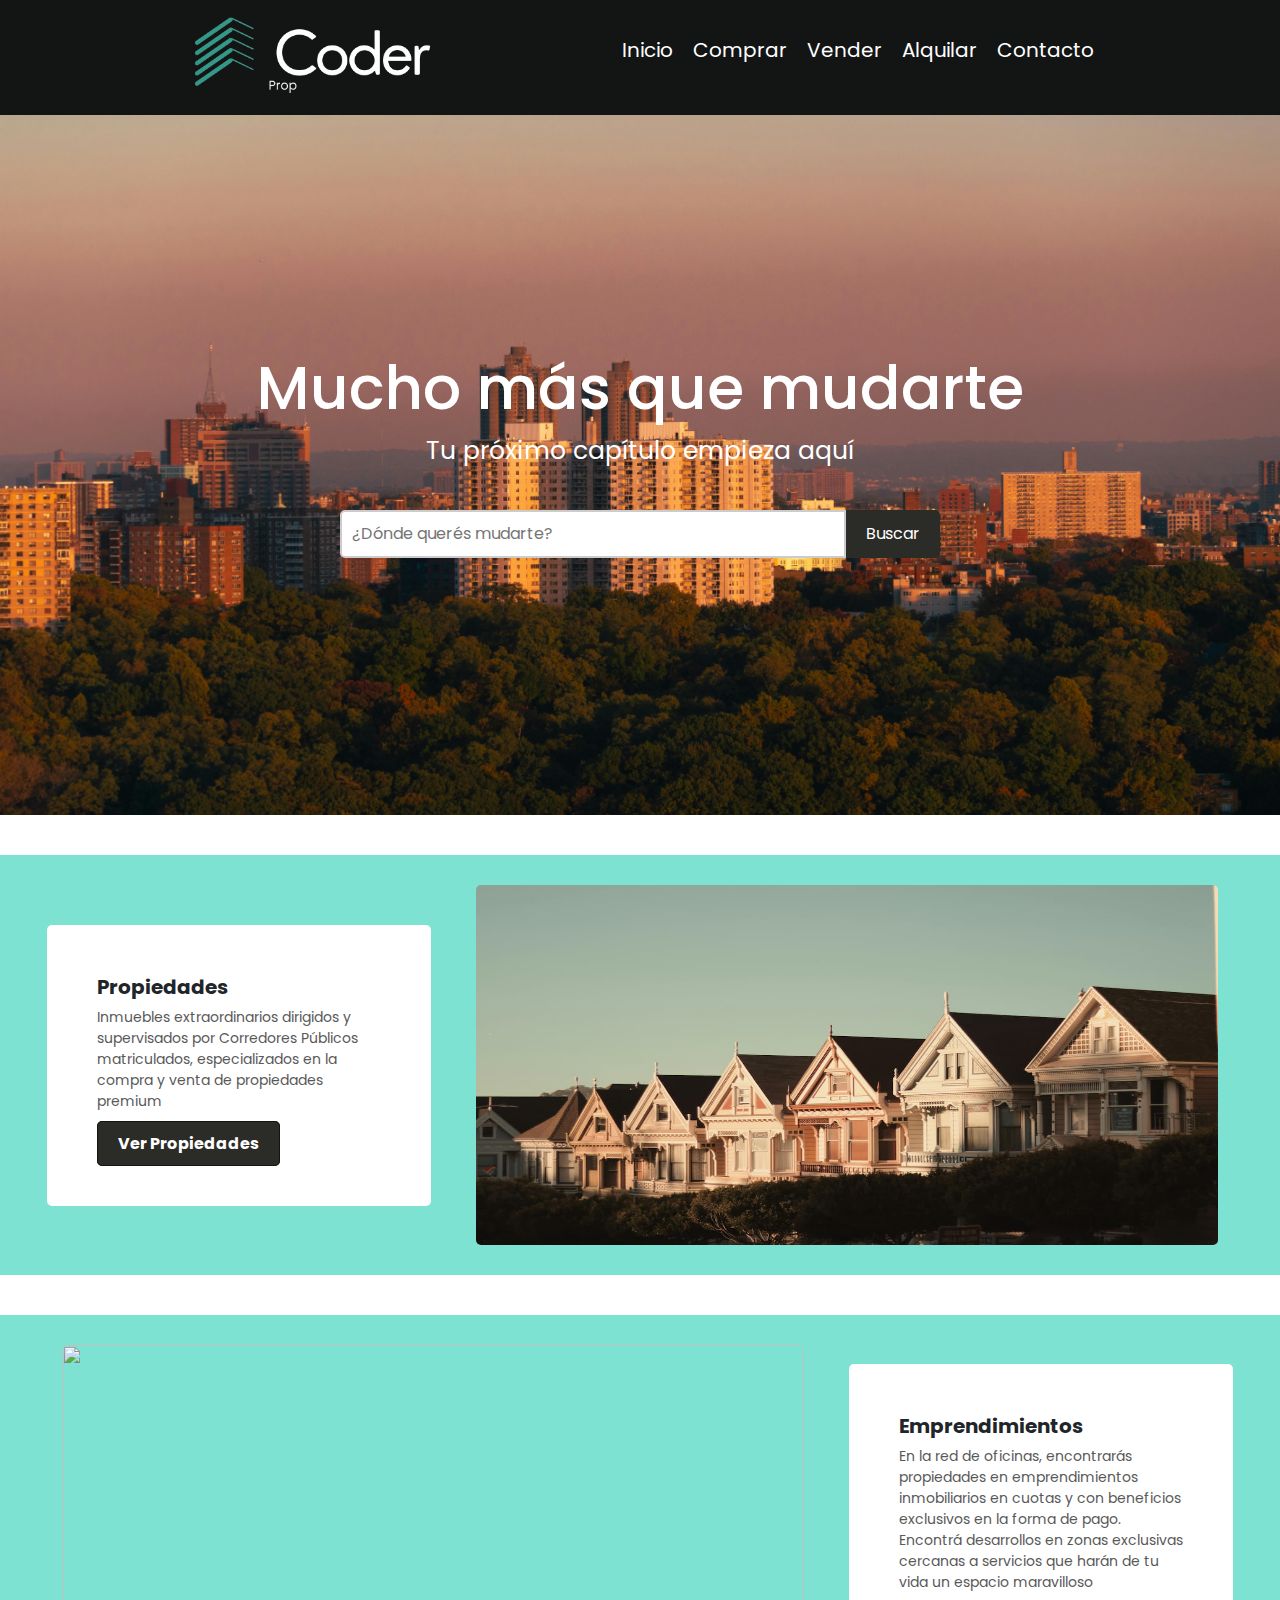
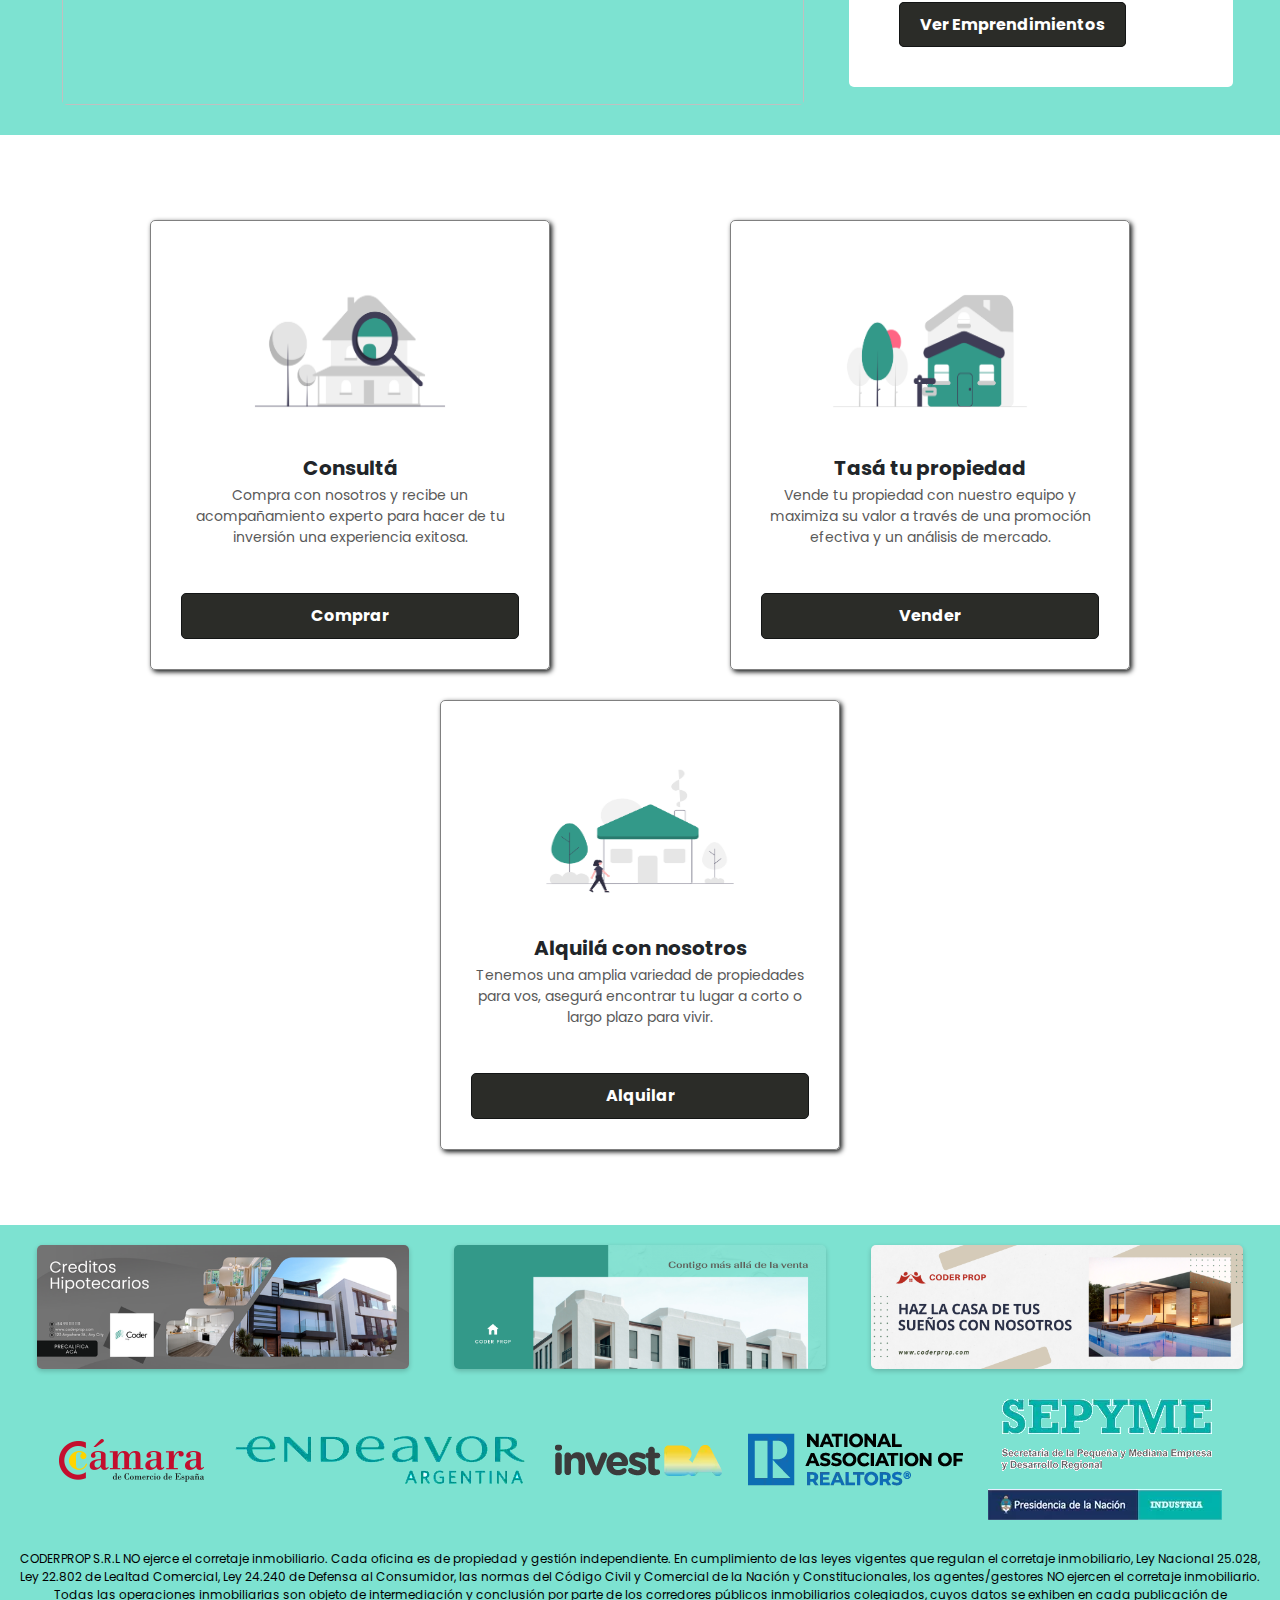
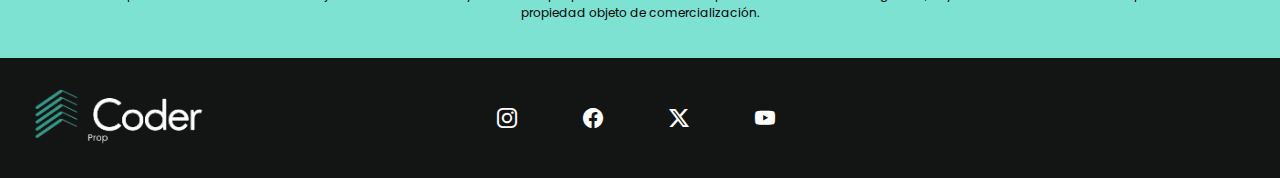
==== index.html @ b3e19122 "“responsive”" ====
<!DOCTYPE html>
<html lang="en">

<head>
    <meta charset="UTF-8">
    <meta name="viewport" content="width=device-width, initial-scale=1.0">
    <!--BOOTSTRAP-->
    <link href="https://cdn.jsdelivr.net/npm/bootstrap@5.3.3/dist/css/bootstrap.min.css" rel="stylesheet" integrity="sha384-QWTKZyjpPEjISv5WaRU9OFeRpok6YctnYmDr5pNlyT2bRjXh0JMhjY6hW+ALEwIH" crossorigin="anonymous">
    <!--ICONS-->
    <link rel="stylesheet" href="https://cdn.jsdelivr.net/npm/bootstrap-icons@1.11.3/font/bootstrap-icons.min.css">
    <link rel="stylesheet" href="./css/style.css">
    <title>Document</title>
</head>

<body>
    <header>
        <h1><img src="./img/logo.png" alt=""></h1>

        <nav>
                <ul>
                    <li><a href="./index.html.html">Inicio</a></li>
                    <li><a href="./pages/comprar.html">Comprar</a></li>
                    <li><a href="./pages/vender.html">Vender</a></li>
                    <li><a href="./pages/alquilar.html">Alquilar</a></li>
                    <li><a href="./pages/contacto.html">Contacto</a></li>
                </ul>
        </nav>
    </header>

    <main>

        <section class="hero">
            <h2>Mucho más que mudarte</h2>
            <p>Tu próximo capítulo empieza aquí</p>
            <form class="search-bar">
            <input type="text" placeholder="¿Dónde querés mudarte?" name="search">
            <button type="submit">Buscar</button>
        </form>
        </section>

        <section class="bienvenida">
            <div>
                <h2>Propiedades</h2>
                <p>Inmuebles extraordinarios dirigidos y supervisados por Corredores Públicos matriculados, especializados en la compra y venta de propiedades premium</p>
                <a href="">Ver Propiedades</a>
            </div>
            <img src="./img/barrio.jpg" alt="">
        </section>

        <section class="emprendimiento">
            <div>
                <h2>Emprendimientos</h2>
                <p>En la red de oficinas, encontrarás propiedades en emprendimientos inmobiliarios en cuotas y con beneficios exclusivos en la forma de pago. Encontrá desarrollos en zonas exclusivas cercanas a servicios que harán de tu vida un espacio maravilloso</p>
                <a href="">Ver Emprendimientos</a>
            </div>
            <img src="./img/emprendimiento.jpg" alt="">
        </section>
          
        <section class="productos">
            <div class="productos-contenedor">
                <div>
                    <img src="./img/comprar.png" alt="">
                    <h3>Consultá</h3>
                    <p>Compra con nosotros y recibe un acompañamiento experto para hacer de tu inversión una experiencia exitosa.</p>
                    <a href="">Comprar</a>
                </div>
                <div>
                    <img src="./img/vender.png" alt="">
                    <h3>Tasá tu propiedad</h3>
                    <p>Vende tu propiedad con nuestro equipo y maximiza su valor a través de una promoción efectiva y un análisis de mercado.</p>
                    <a href="">Vender</a>
                </div>
                <div>
                    <img src="./img/alquilar.png" alt="">
                    <h3>Alquilá con nosotros</h3>
                    <p>Tenemos una amplia variedad de propiedades para vos, asegurá encontrar tu lugar a corto o largo plazo para vivir.</p>
                    <a href="">Alquilar</a>
                </div>
            </div>
        </section>

    </main>

    <aside>
        <div class="banner-container">
            <img src="./img/banner1.png" alt="">
            <img src="./img/banner2.png" alt="">
            <img src="./img/banner3.png" alt="">
        </div>

        <div class="permisos">
            <img src="./img/permisos/camara-de-comercio-de-espana.JPG" alt="">
            <img src="./img/permisos/endeavor-argentina.jpg" alt="">
            <img src="./img/permisos/investba.jpg" alt="">
            <img src="./img/permisos/national-association-of-realtors.jpg" alt="">
            <img src="./img/permisos/sepyme.jpg" alt="">
        </div>

        <div class="derechos">
            <p>CODERPROP S.R.L NO ejerce el corretaje inmobiliario. Cada oficina es de propiedad y gestión independiente. En cumplimiento de las leyes vigentes que regulan el corretaje inmobiliario, Ley Nacional 25.028, Ley 22.802 de Lealtad Comercial, Ley 24.240 de Defensa al Consumidor, las normas del Código Civil y Comercial de la Nación y Constitucionales, los agentes/gestores NO ejercen el corretaje inmobiliario. Todas las operaciones inmobiliarias son objeto de intermediación y conclusión por parte de los corredores públicos inmobiliarios colegiados, cuyos datos se exhiben en cada publicación de propiedad objeto de comercialización.</p>
        </div>
    </aside>
    

    <footer>
            <h2><img src="./img/logo.png" alt=""></h2>

            <div>
                <i class="bi bi-instagram"></i>
                <i class="bi bi-facebook"></i>  
                <i class="bi bi-twitter-x"></i>
                <i class="bi bi-youtube"></i>      
            </div>
    </footer>

    <script src="https://cdn.jsdelivr.net/npm/bootstrap@5.3.3/dist/js/bootstrap.bundle.min.js" integrity="sha384-YvpcrYf0tY3lHB60NNkmXc5s9fDVZLESaAA55NDzOxhy9GkcIdslK1eN7N6jIeHz" crossorigin="anonymous"></script>
</body>
</html>
---- css/style.css ----
@import url('https://fonts.googleapis.com/css2?family=Poppins:ital,wght@0,100;0,200;0,300;0,400;0,500;0,600;0,700;0,800;0,900;1,100;1,200;1,300;1,400;1,500;1,600;1,700;1,800;1,900&display=swap');

*{
    margin: 0;
    padding: 0;
    box-sizing: border-box;
}


body {
    font-family: "Poppins", sans-serif;
}

/*!/------HEADER------*/

header{
    background-color: #131515;
    display: flex;
    justify-content: space-around;
    align-items: center;
    padding: 5px;
}

header h1 {
    width: 40px;
    height: 85px;
    display: flex;
    margin: 10px;

}


header nav ul {
    list-style: none;
    display: flex;
}

header nav ul a {
    text-decoration: none;
    font-size: 20px;
    color: white;
}

header nav ul li {
    margin: 10px;
}


/*!/--------------------------MAIN--------------------------------*/



.hero{
    height: 700px;
text-align: center;
color: white;
background-image: url("../img/ciudad.jpg");
background-position: center;
background-repeat: no-repeat;
background-size: cover;
background-attachment: fixed;
display: flex;
flex-direction: column;
justify-content: center;
align-items: center;
}

.hero h2{
    font-size: 60px;
}


.hero p{
color: white;
font-size: 25px;
margin-bottom: 20px;
}


/*!---Estilo de la barra de búsqueda---*/

.search-bar {
    display: flex;
    justify-content: center;
    margin-top: 20px;
    width: 80%; 
    max-width: 600px; 
    margin: 20px auto; 
}

.search-bar input {
    width: 100%;
    padding: 10px;
    font-size: 1rem;
    border: 2px solid #ccc;
    border-radius: 5px 0 0 5px;
    outline: none;
}

.search-bar button {
    background-color: #2b2c28; 
    color: white;
    border: none;
    padding: 10px 20px;
    font-size: 1rem;
    border-radius: 0 5px 5px 0;
    cursor: pointer;
}

.search-bar button:hover {
    background-color: #474942; 
}

/*!---- CAJA DE VER PROPIEDADES*/

.bienvenida {
margin: auto;
display: flex;
justify-content: center;
align-items: center;
background-color: #7de2d1;
margin: 40px auto;
}


.bienvenida div{
    width: 30%;
    padding: 50px;
    margin: 15px;
    border: 1px;
    background-color: white; 
    border-radius: 5px;
    
}

.bienvenida div a{
    background-color: #2b2c28;
    color: white;
    padding: 10px 20px;
    border: 1px solid #131515; 
    border-radius: 5px;
    cursor: pointer; 
    font-size: 16px;
    text-decoration: none;
    font-weight: bold;

}
.bienvenida div h2{
    font-size: 20px;
    font-weight: 700;
    
}

.bienvenida div p{
    font-size: 14px;
    margin-bottom: 20px;
    color: #595959;

}

.bienvenida img{
    width: 742px;
    height: 360px;
    margin: 30px;
    border-radius: 5px;
}

/*! CAJA DE EMPRENDIMIENTO*/

.emprendimiento {
    margin: auto;
    display: flex;
    justify-content: center;
    align-items: center;
    flex-direction: row-reverse;
    background-color: #7DE2D1;
    margin: 40px auto;
    }
    
    
    .emprendimiento div{
    width: 30%;
    padding: 50px;
    margin: 15px;
    border: 1px;
    background-color: white; 
    border-radius: 5px;
        
    }
    
    .emprendimiento div a{
        background-color: #2b2c28;
        color: white;
        padding: 10px 20px;
        border: 1px solid #131515; 
        border-radius: 5px;
        cursor: pointer; 
        font-size: 16px;
        text-decoration: none;
        font-weight: bold;
    }
    
        .emprendimiento div h2{
        font-size: 20px;
        font-weight: 700;
    }
    
    .emprendimiento div p{
        font-size: 14px;
        margin-bottom: 20px;
        color: #595959;
    }
    
    .emprendimiento img{
        width: 742px;
        height: 360px;
        margin: 30px;
        border-radius: 5px;
        object-fit: cover;
    
    }


/*! CAJITAS DE PRODUCTOS*/


.productos h2{
    background-color: #2b2c28;
    color: white;
    text-align: center;
    padding: 10px;
    margin: 20px;
    border-radius: 5px;
}
.productos .productos-contenedor div{
    border: 1px solid grey;  
    border-radius: 5px;
    width: 400px;
    height: 450px;
    text-align: center;
    margin: 15px;
    padding: 30px;
    display: flex;
    flex-direction:column;
    justify-content: space-between;
    box-shadow: 2px 2px 5px #131515;
}
.productos .productos-contenedor div img{
    width: 240px;
    height: 150px;
    display: flex;
    justify-items: center;
    margin: auto;
}

.productos .productos-contenedor div a{
    background-color: #2b2c28;
    color: white;
    padding: 10px 20px;
    border: 1px solid #131515; 
    cursor: pointer; 
    font-size: 16px;
    text-decoration: none;
    font-weight: bold;
    text-align: center;
    margin-top: auto;
    border-radius: 5px;
    
}


.productos .productos-contenedor{
    display: flex;
    justify-content: space-around;
    align-items: center;
    flex-wrap: wrap;
    padding: 30px;
    margin: 30px;
}

.productos div h3{
    text-align: center;
    font-size: 20px;
    margin: 5px;
    font-weight: 700;
}

.productos div p{
    text-align: center;
    font-size: 14px;
    margin-bottom: 20px;
    color: #595959;
}


/*! CAJA DE PRODUCTOS COMPRA VENTA-BOOTSTRAPS Y MAS*/

.imgproducto {
    width: 100%;
    height: auto;
    object-fit: cover;
}


.productostienda{
    display: flex;
    flex-direction: column;
    align-items: center;
    margin: 40px;

    
}

.card {
    max-width: 1350px;
    width: 100%;
}


/*!/------------------------------ASIDE------------------------------*/


aside {
    padding: 20px;
    background-color: #7de2d1; 
}

.banner-container {
    display: flex; 
    justify-content: space-around; 
    align-items: center; 
    gap: 10px; 
}

.banner-container img {
    max-width: 30%; 
    border-radius: 5px; 
    box-shadow: 0 2px 5px rgba(0, 0, 0, 0.2); 
    cursor: pointer; 
}

.permisos{
    display: flex;
    justify-content: space-around;
    align-items: center;
    gap: 10px;
    margin: 30px;
}

.derechos{
    font-size: 12px;
    text-align: center;
    color: black;
}


/*!/------------------------------FOOTER------------------------------*/

footer{
    background-color: #131515 ;
    padding: 20px;
    display: grid;
    grid-template-columns: 33% 33% 33%;
    gap: 2px;
    align-items: center;
}

footer div{
    display: flex;
    justify-content: space-evenly;
}

footer h2{
    width: 20px;
    height: 60px;
    display: flex;
    margin: 10px;
}

footer i{
    font-size: 20px;
    color: white;
}

footer i:hover{
    color: #7de2d1;
}

/*!---------------- MEDIA QUERIES--------------------*/

@media screen and (max-width:1200px) {
    .permisos{
        flex-direction: column;
    }
}

@media screen and (max-width:1070px) {
    header{
        flex-direction: column;
    }

    header h1{
        align-items: center;
        justify-content: center;
        margin: 30px;
    }

    .bienvenida{
        flex-direction: column;
    }

    .bienvenida div{
        width: 90%;
    }

    .bienvenida img{
        display: none;
    }

    .emprendimiento{
        flex-direction: column;
    }

    .emprendimiento div{
        width: 90%;
    }

    .emprendimiento img{
        display: none;
    }

    .banner-container{
        flex-direction: column;

    }
}

@media screen and (max-width:900px){
    .banner-container{
        display: none;
    }
}

@media screen and (max-width:600px){
    footer{
        grid-template-columns: 50% 50%;
    }
}

@media screen and (max-width:500px){
    header nav ul li a{
        font-size: 15px;
    }

    header h1{
        padding: 60px;
    }

    .hero h2{
        font-size: 40px;
    }

    .hero p{
        font-size: 15px;
    }

    footer{
        grid-template-columns: 100%;
    }

}
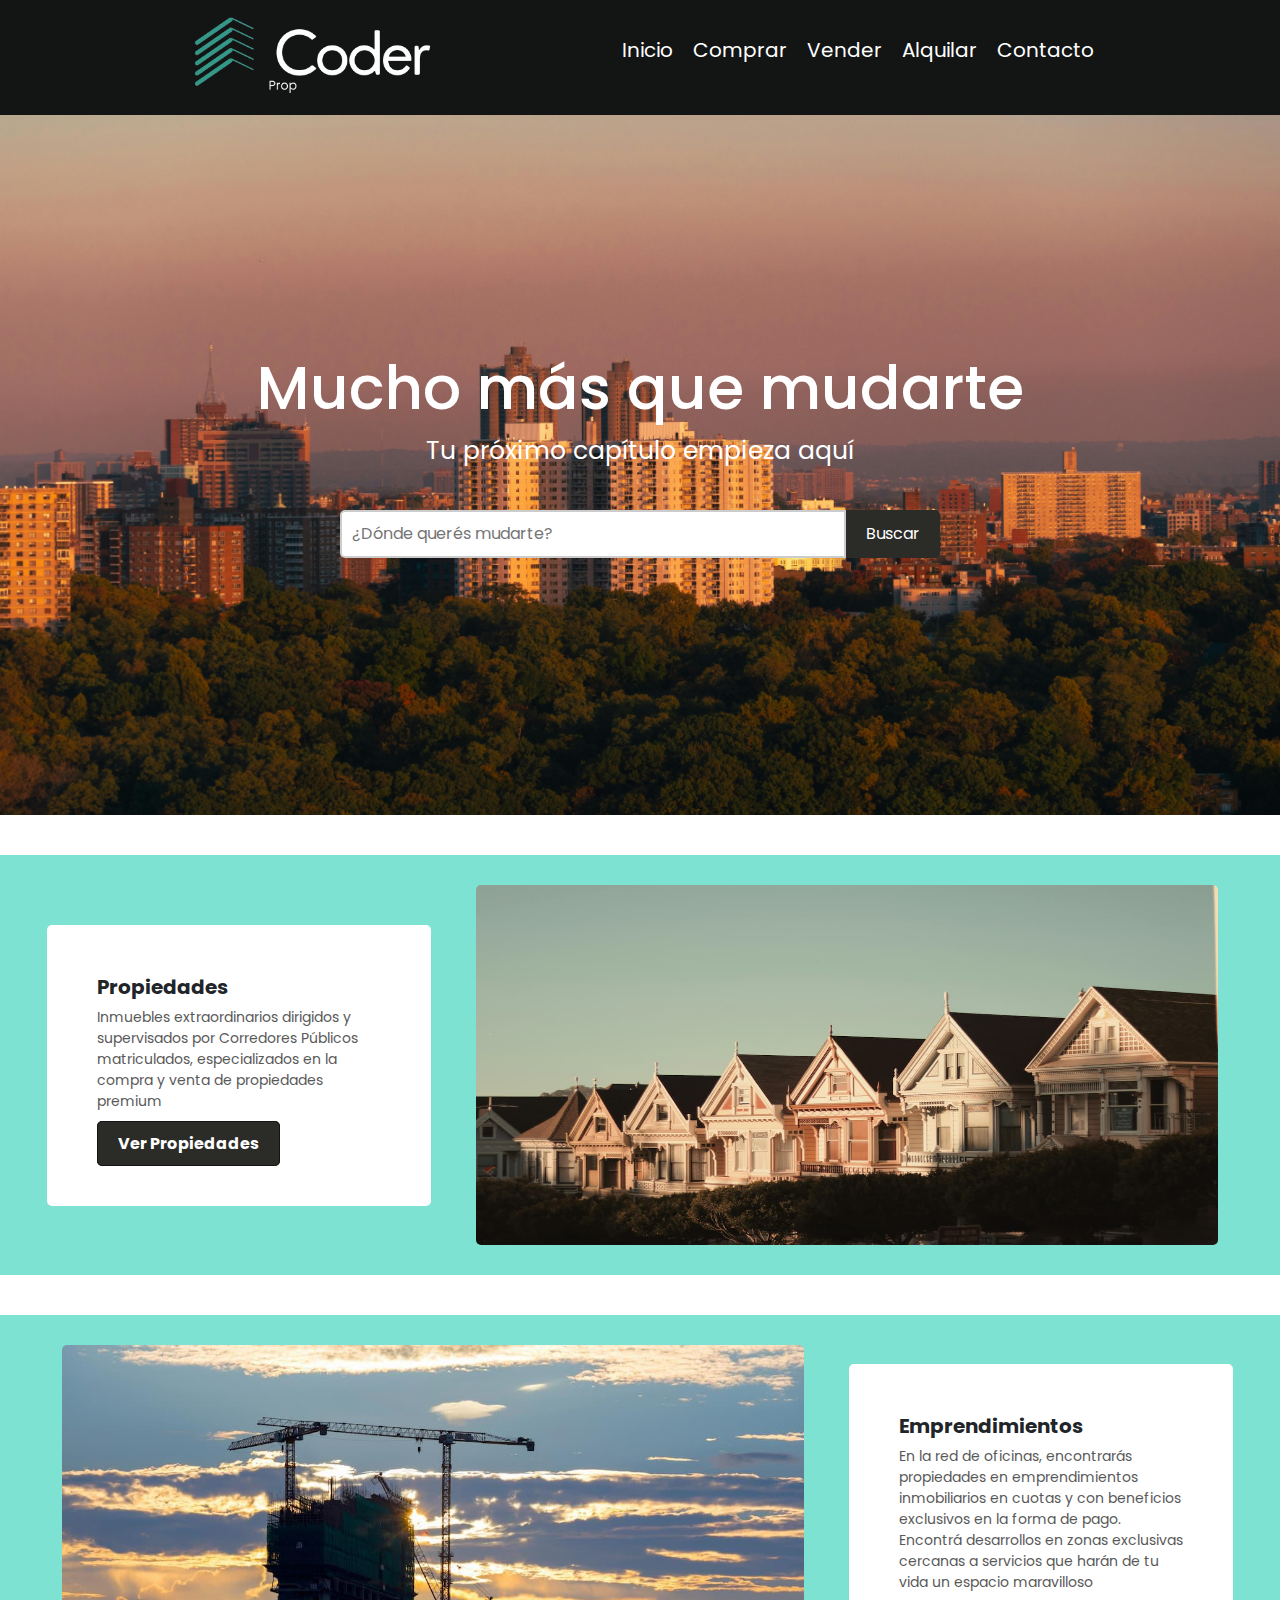
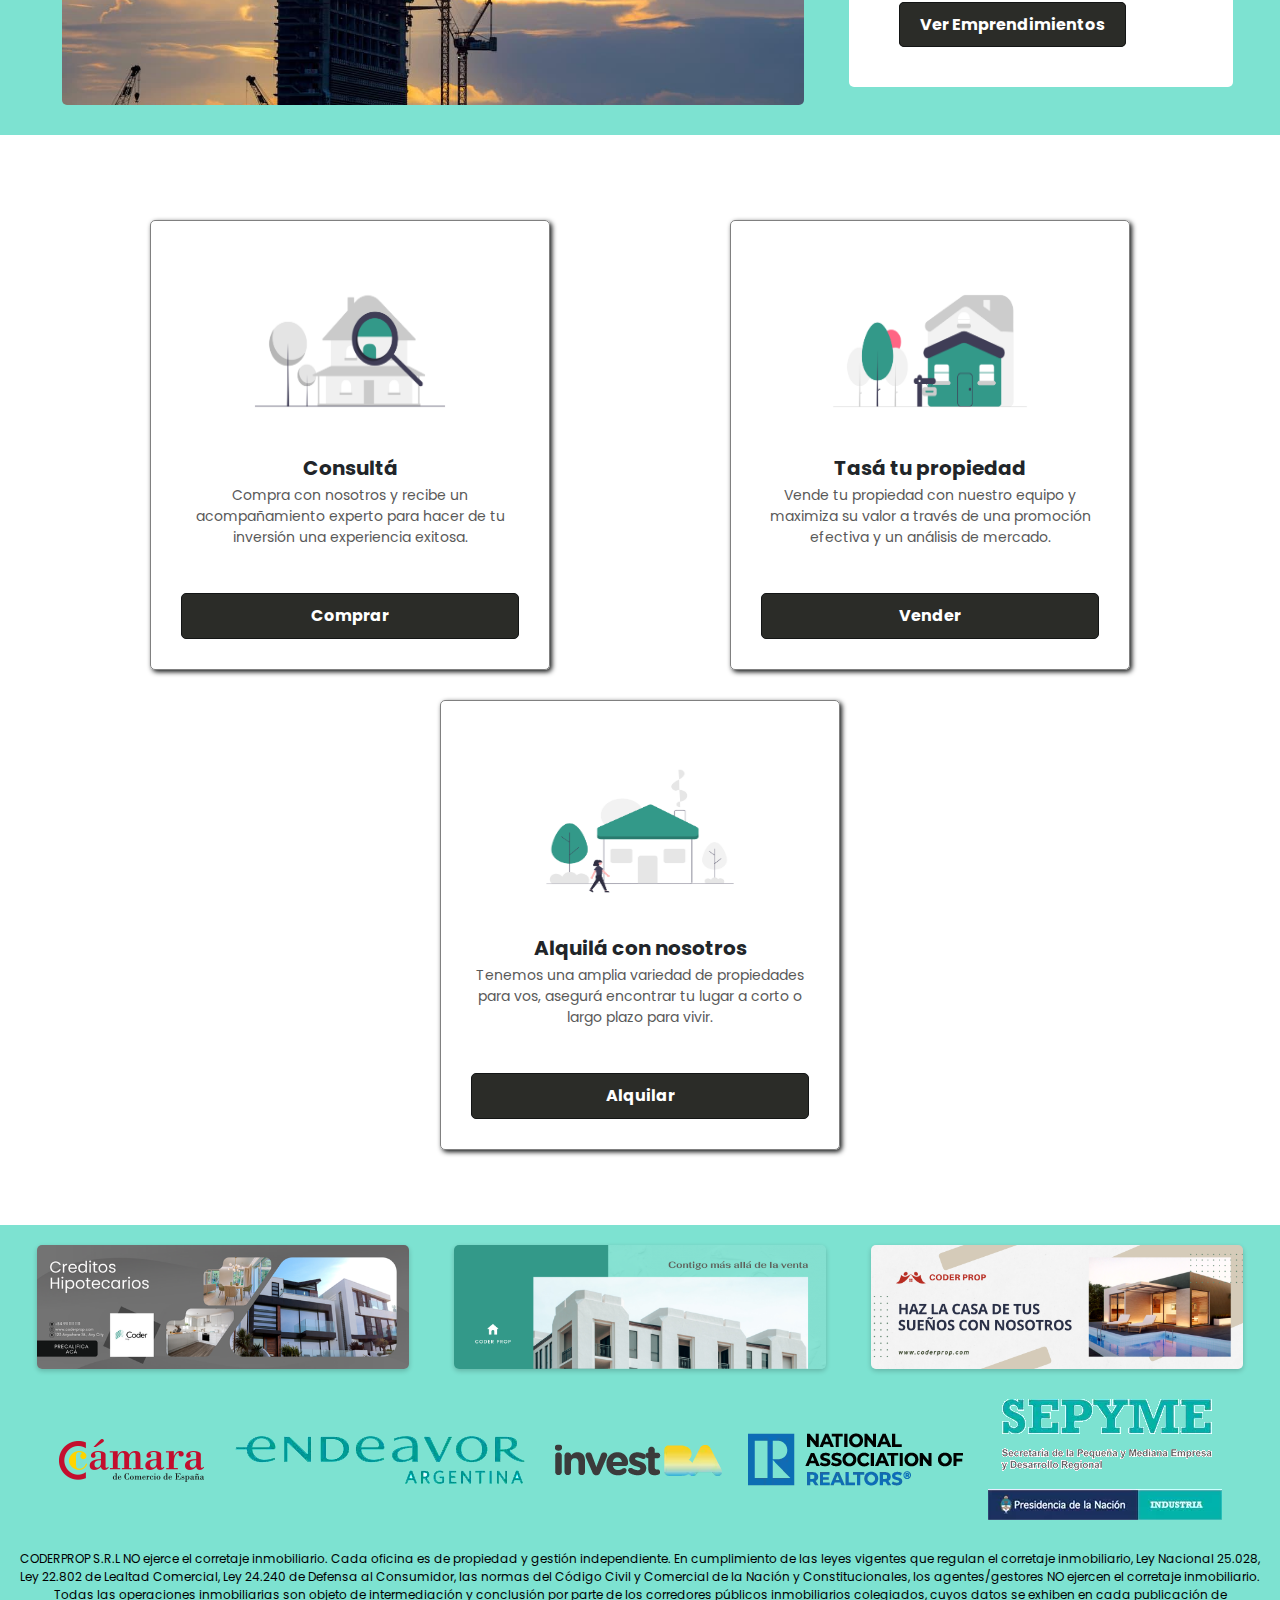
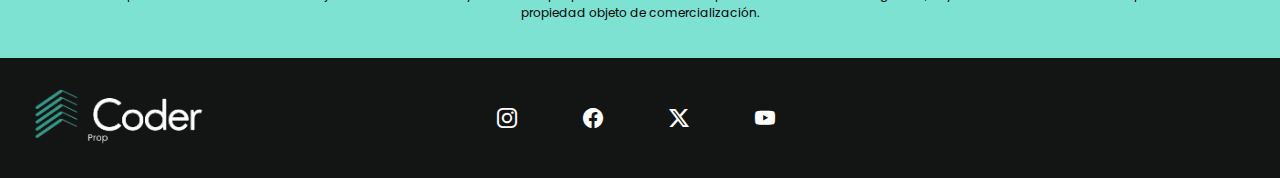
==== commit 7ad495b0: "“correcionimgemprendimiento”" ====
--- a/index.html
+++ b/index.html
@@ -53,7 +53,7 @@
                 <p>En la red de oficinas, encontrarás propiedades en emprendimientos inmobiliarios en cuotas y con beneficios exclusivos en la forma de pago. Encontrá desarrollos en zonas exclusivas cercanas a servicios que harán de tu vida un espacio maravilloso</p>
                 <a href="">Ver Emprendimientos</a>
             </div>
-            <img src="./img/emprendimiento.jpg" alt="">
+            <img src="./img/emprendimiento1.jpg" alt="">
         </section>
           
         <section class="productos">
--- a/css/style.css
+++ b/css/style.css
@@ -315,8 +315,23 @@
     max-width: 1350px;
     width: 100%;
 }
-
-
+/*!/------------------------------FORMULARIO VENTA------------------------------*/
+
+.formventa{
+    display: grid;
+    grid-template-columns: 30% 70%;
+}
+
+.cajaformulario{
+    padding: 10px;
+} 
+
+.imgform{
+    width: 100%;
+    height: 100%;
+    background-size: cover;
+    z-index: 0;
+}
 /*!/------------------------------ASIDE------------------------------*/
 
 
@@ -439,6 +454,15 @@
     .banner-container{
         display: none;
     }
+
+    .imgform{
+        display: none;
+    }
+
+    .formventa{
+        grid-template-columns: 100%;
+    }
+
 }
 
 @media screen and (max-width:600px){
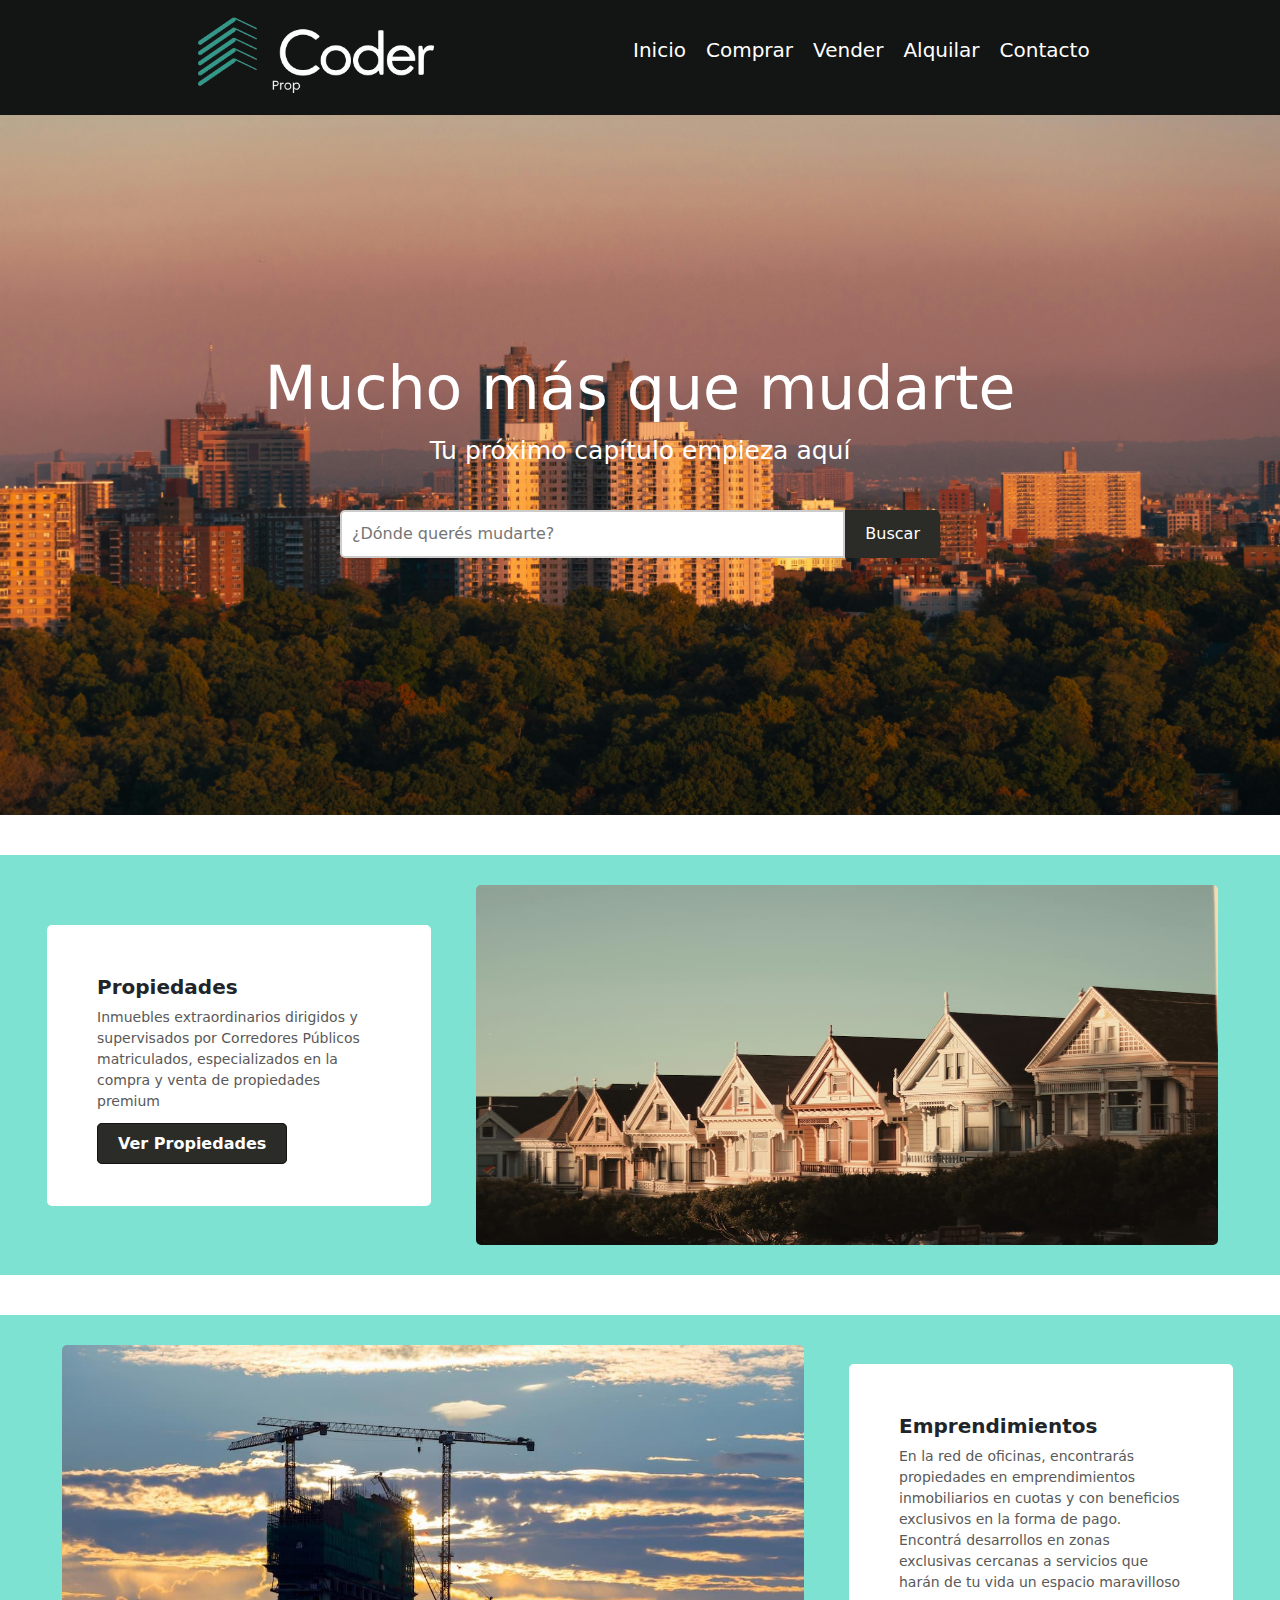
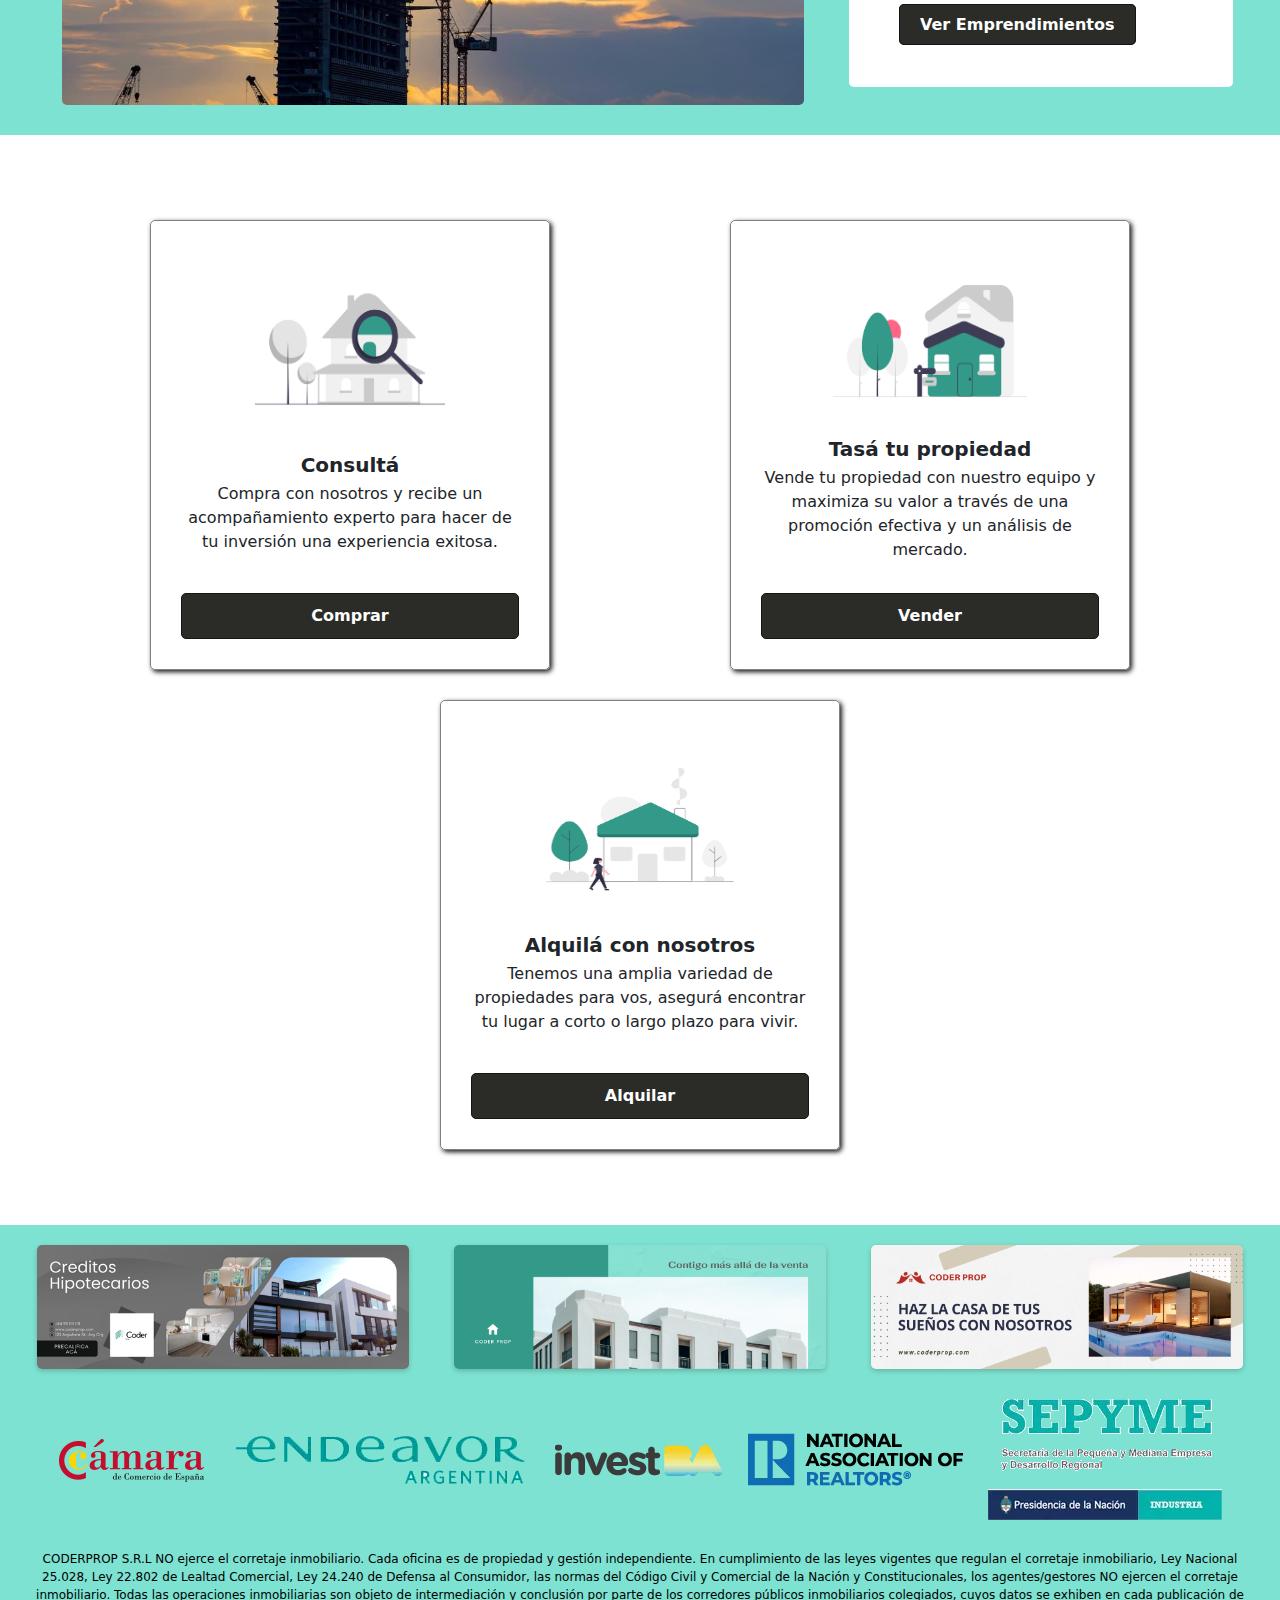
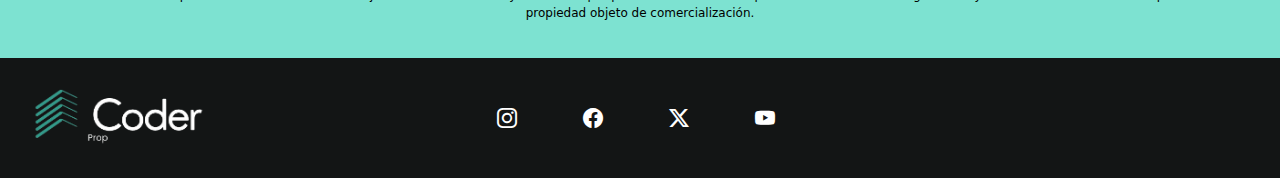
==== commit 5a85755d: "“sassindex”" ====
--- a/index.html
+++ b/index.html
@@ -8,7 +8,10 @@
     <link href="https://cdn.jsdelivr.net/npm/bootstrap@5.3.3/dist/css/bootstrap.min.css" rel="stylesheet" integrity="sha384-QWTKZyjpPEjISv5WaRU9OFeRpok6YctnYmDr5pNlyT2bRjXh0JMhjY6hW+ALEwIH" crossorigin="anonymous">
     <!--ICONS-->
     <link rel="stylesheet" href="https://cdn.jsdelivr.net/npm/bootstrap-icons@1.11.3/font/bootstrap-icons.min.css">
-    <link rel="stylesheet" href="./css/style.css">
+    <!-- css -->
+    <!-- <link rel="stylesheet" href="./css/style.css"> -->
+    <!-- scss -->
+    <link rel="stylesheet" href="./css/estilos.css">
     <title>Document</title>
 </head>
 
@@ -33,9 +36,9 @@
             <h2>Mucho más que mudarte</h2>
             <p>Tu próximo capítulo empieza aquí</p>
             <form class="search-bar">
-            <input type="text" placeholder="¿Dónde querés mudarte?" name="search">
-            <button type="submit">Buscar</button>
-        </form>
+                <input type="text" placeholder="¿Dónde querés mudarte?" name="search">
+                <button type="submit">Buscar</button>
+            </form>
         </section>
 
         <section class="bienvenida">
--- a/css/style.css
+++ b/css/style.css
@@ -223,15 +223,6 @@
 
 /*! CAJITAS DE PRODUCTOS*/
 
-
-.productos h2{
-    background-color: #2b2c28;
-    color: white;
-    text-align: center;
-    padding: 10px;
-    margin: 20px;
-    border-radius: 5px;
-}
 .productos .productos-contenedor div{
     border: 1px solid grey;  
     border-radius: 5px;
--- a/css/estilos.css
+++ b/css/estilos.css
@@ -0,0 +1,281 @@
+@charset "UTF-8";
+header {
+  background-color: #131515;
+  display: flex;
+  justify-content: space-around;
+  align-items: center;
+  padding: 5px;
+}
+header h1 {
+  width: 40px;
+  height: 85px;
+  display: flex;
+  margin: 10px;
+}
+header nav ul {
+  list-style: none;
+  display: flex;
+}
+header nav ul li {
+  margin: 10px;
+}
+header nav ul li a {
+  text-decoration: none;
+  font-size: 20px;
+  color: white;
+}
+
+/*!/--------------------------MAIN--------------------------------*/
+.hero {
+  height: 700px;
+  text-align: center;
+  color: white;
+  background-image: url("../img/ciudad.jpg");
+  background-position: center;
+  background-repeat: no-repeat;
+  background-size: cover;
+  background-attachment: fixed;
+  display: flex;
+  flex-direction: column;
+  justify-content: center;
+  align-items: center;
+}
+.hero h2 {
+  font-size: 60px;
+}
+.hero p {
+  color: white;
+  font-size: 25px;
+  margin-bottom: 20px;
+}
+
+/*!-----------------barra de búsqueda-----------------*/
+.search-bar {
+  display: flex;
+  justify-content: center;
+  margin-top: 20px;
+  width: 80%;
+  max-width: 600px;
+  margin: 20px auto;
+}
+.search-bar input {
+  width: 100%;
+  padding: 10px;
+  font-size: 1rem;
+  border: 2px solid #ccc;
+  border-radius: 5px 0 0 5px;
+  outline: none;
+}
+.search-bar button {
+  background-color: #2b2c28;
+  color: white;
+  border: none;
+  padding: 10px 20px;
+  font-size: 1rem;
+  border-radius: 0 5px 5px 0;
+  cursor: pointer;
+}
+.search-bar button:hover {
+  background-color: #474942;
+}
+
+/*!-------------- CAJA DE VER PROPIEDADES----------------*/
+.bienvenida {
+  margin: auto;
+  display: flex;
+  justify-content: center;
+  align-items: center;
+  background-color: #7de2d1;
+  margin: 40px auto;
+}
+.bienvenida div {
+  width: 30%;
+  padding: 50px;
+  margin: 15px;
+  border: 1px;
+  background-color: white;
+  border-radius: 5px;
+}
+.bienvenida div h2 {
+  font-size: 20px;
+  font-weight: 700;
+}
+.bienvenida div p {
+  font-size: 14px;
+  margin-bottom: 20px;
+  color: #595959;
+}
+.bienvenida div a {
+  background-color: #2b2c28;
+  color: white;
+  padding: 10px 20px;
+  border: 1px solid #131515;
+  border-radius: 5px;
+  cursor: pointer;
+  font-size: 16px;
+  text-decoration: none;
+  font-weight: bold;
+}
+.bienvenida img {
+  width: 742px;
+  height: 360px;
+  margin: 30px;
+  border-radius: 5px;
+}
+
+/*! ------------------------------CAJITAS DE EMPRENDIMIENTO--------------------------*/
+.emprendimiento {
+  margin: auto;
+  display: flex;
+  justify-content: center;
+  align-items: center;
+  flex-direction: row-reverse;
+  background-color: #7DE2D1;
+  margin: 40px auto;
+}
+.emprendimiento div {
+  width: 30%;
+  padding: 50px;
+  margin: 15px;
+  border: 1px;
+  background-color: white;
+  border-radius: 5px;
+}
+.emprendimiento div h2 {
+  font-size: 20px;
+  font-weight: 700;
+}
+.emprendimiento div p {
+  font-size: 14px;
+  margin-bottom: 20px;
+  color: #595959;
+}
+.emprendimiento div a {
+  background-color: #2b2c28;
+  color: white;
+  padding: 10px 20px;
+  border: 1px solid #131515;
+  border-radius: 5px;
+  cursor: pointer;
+  font-size: 16px;
+  text-decoration: none;
+  font-weight: bold;
+}
+.emprendimiento img {
+  width: 742px;
+  height: 360px;
+  margin: 30px;
+  border-radius: 5px;
+  object-fit: cover;
+}
+
+/*! ------------------------------CAJITAS DE PRODUCTOS--------------------------*/
+.productos-contenedor {
+  display: flex;
+  justify-content: space-around;
+  align-items: center;
+  flex-wrap: wrap;
+  padding: 30px;
+  margin: 30px;
+}
+.productos-contenedor div {
+  border: 1px solid grey;
+  border-radius: 5px;
+  width: 400px;
+  height: 450px;
+  text-align: center;
+  margin: 15px;
+  padding: 30px;
+  display: flex;
+  flex-direction: column;
+  justify-content: space-between;
+  box-shadow: 2px 2px 5px #131515;
+}
+.productos-contenedor div img {
+  width: 240px;
+  height: 150px;
+  display: flex;
+  justify-items: center;
+  margin: auto;
+}
+.productos-contenedor div h3 {
+  text-align: center;
+  font-size: 20px;
+  margin: 5px;
+  font-weight: 700;
+}
+.productos-contenedor div a {
+  background-color: #2b2c28;
+  color: white;
+  padding: 10px 20px;
+  border: 1px solid #131515;
+  cursor: pointer;
+  font-size: 16px;
+  text-decoration: none;
+  font-weight: bold;
+  text-align: center;
+  margin-top: auto;
+  border-radius: 5px;
+}
+
+/*!/------------------------------ASIDE------------------------------*/
+aside {
+  padding: 20px;
+  background-color: #7de2d1;
+}
+
+.banner-container {
+  display: flex;
+  justify-content: space-around;
+  align-items: center;
+  gap: 10px;
+}
+.banner-container img {
+  max-width: 30%;
+  border-radius: 5px;
+  box-shadow: 0 2px 5px rgba(0, 0, 0, 0.2);
+  cursor: pointer;
+}
+
+.permisos {
+  display: flex;
+  justify-content: space-around;
+  align-items: center;
+  gap: 10px;
+  margin: 30px;
+}
+
+.derechos {
+  font-size: 12px;
+  text-align: center;
+  color: black;
+}
+
+/*!/--------------------------FOOTER--------------------------------*/
+footer {
+  background-color: #131515;
+  padding: 20px;
+  display: grid;
+  grid-template-columns: 33% 33% 33%;
+  gap: 2px;
+  align-items: center;
+}
+footer h2 {
+  width: 20px;
+  height: 60px;
+  display: flex;
+  margin: 10px;
+}
+footer div {
+  display: flex;
+  justify-content: space-evenly;
+}
+footer div i {
+  font-size: 20px;
+  color: white;
+}
+footer div i:hover {
+  color: #7de2d1;
+}
+
+/*# sourceMappingURL=estilos.css.map */
